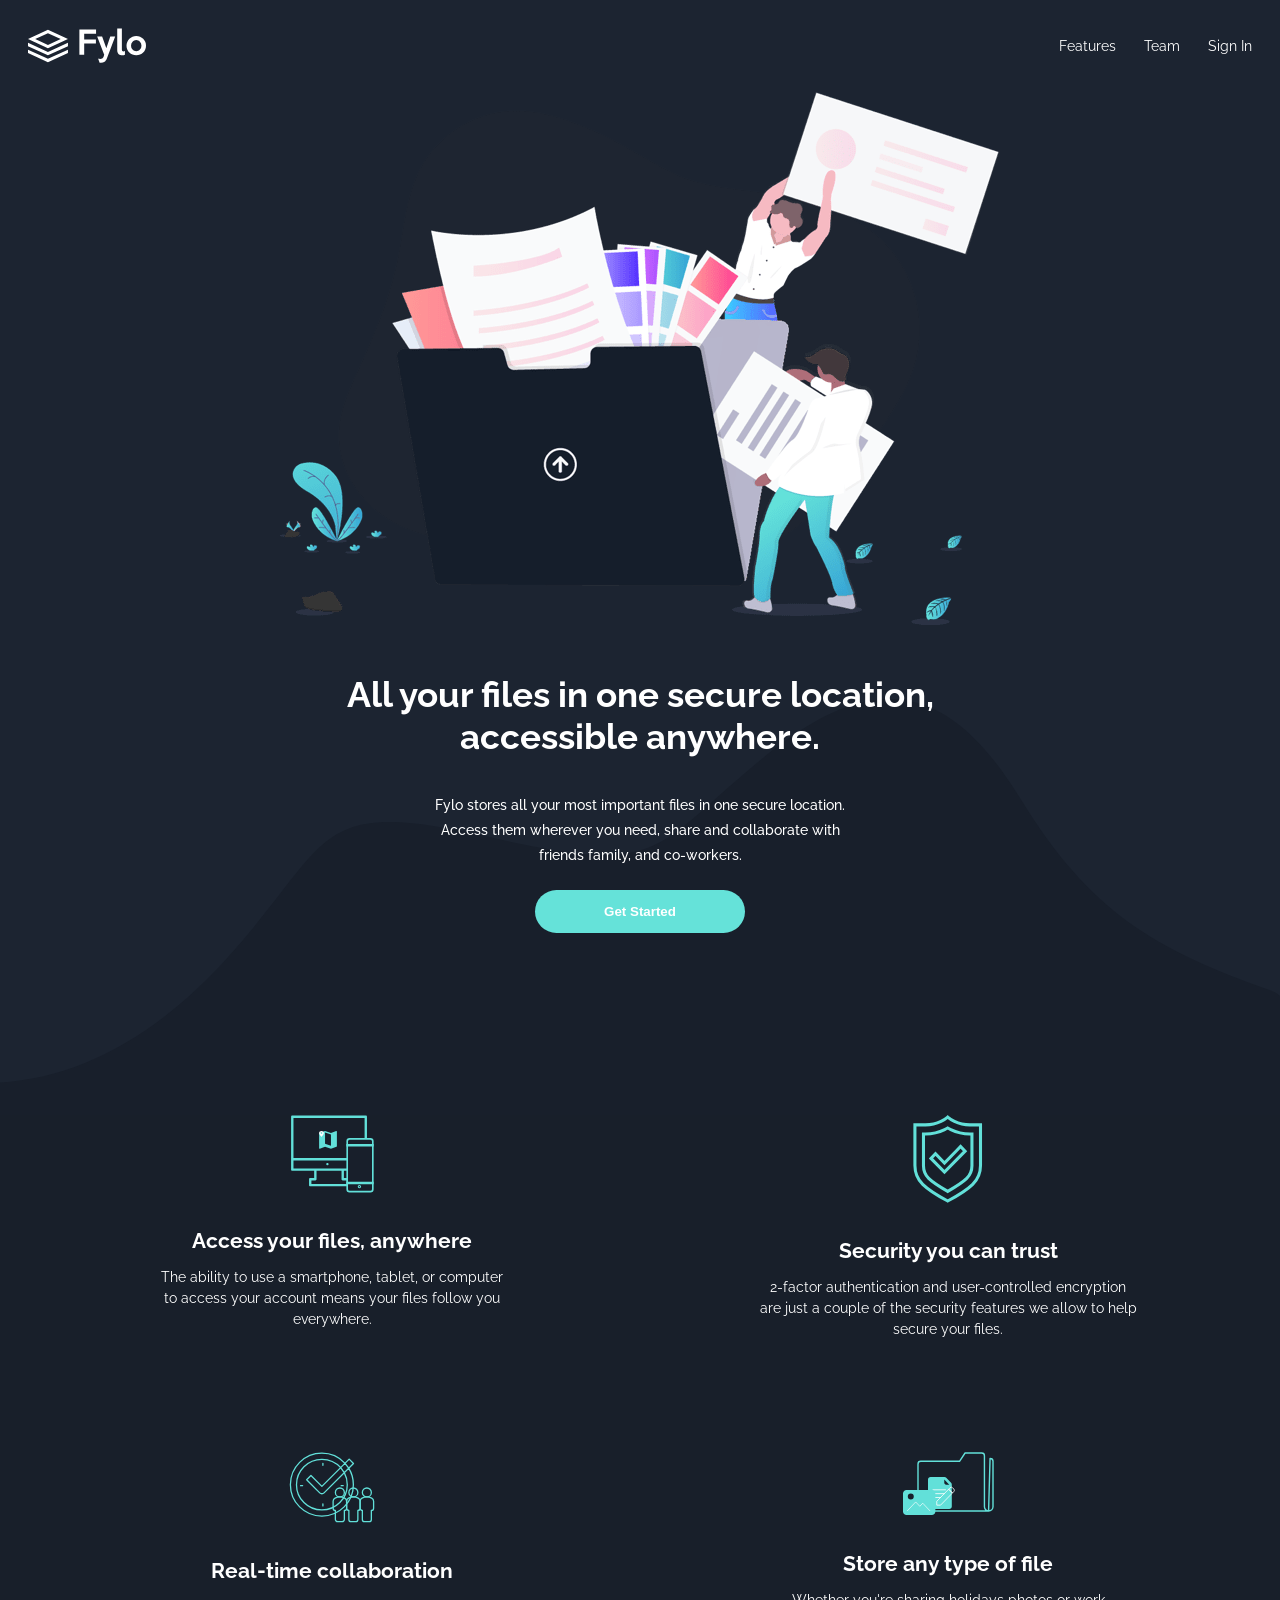
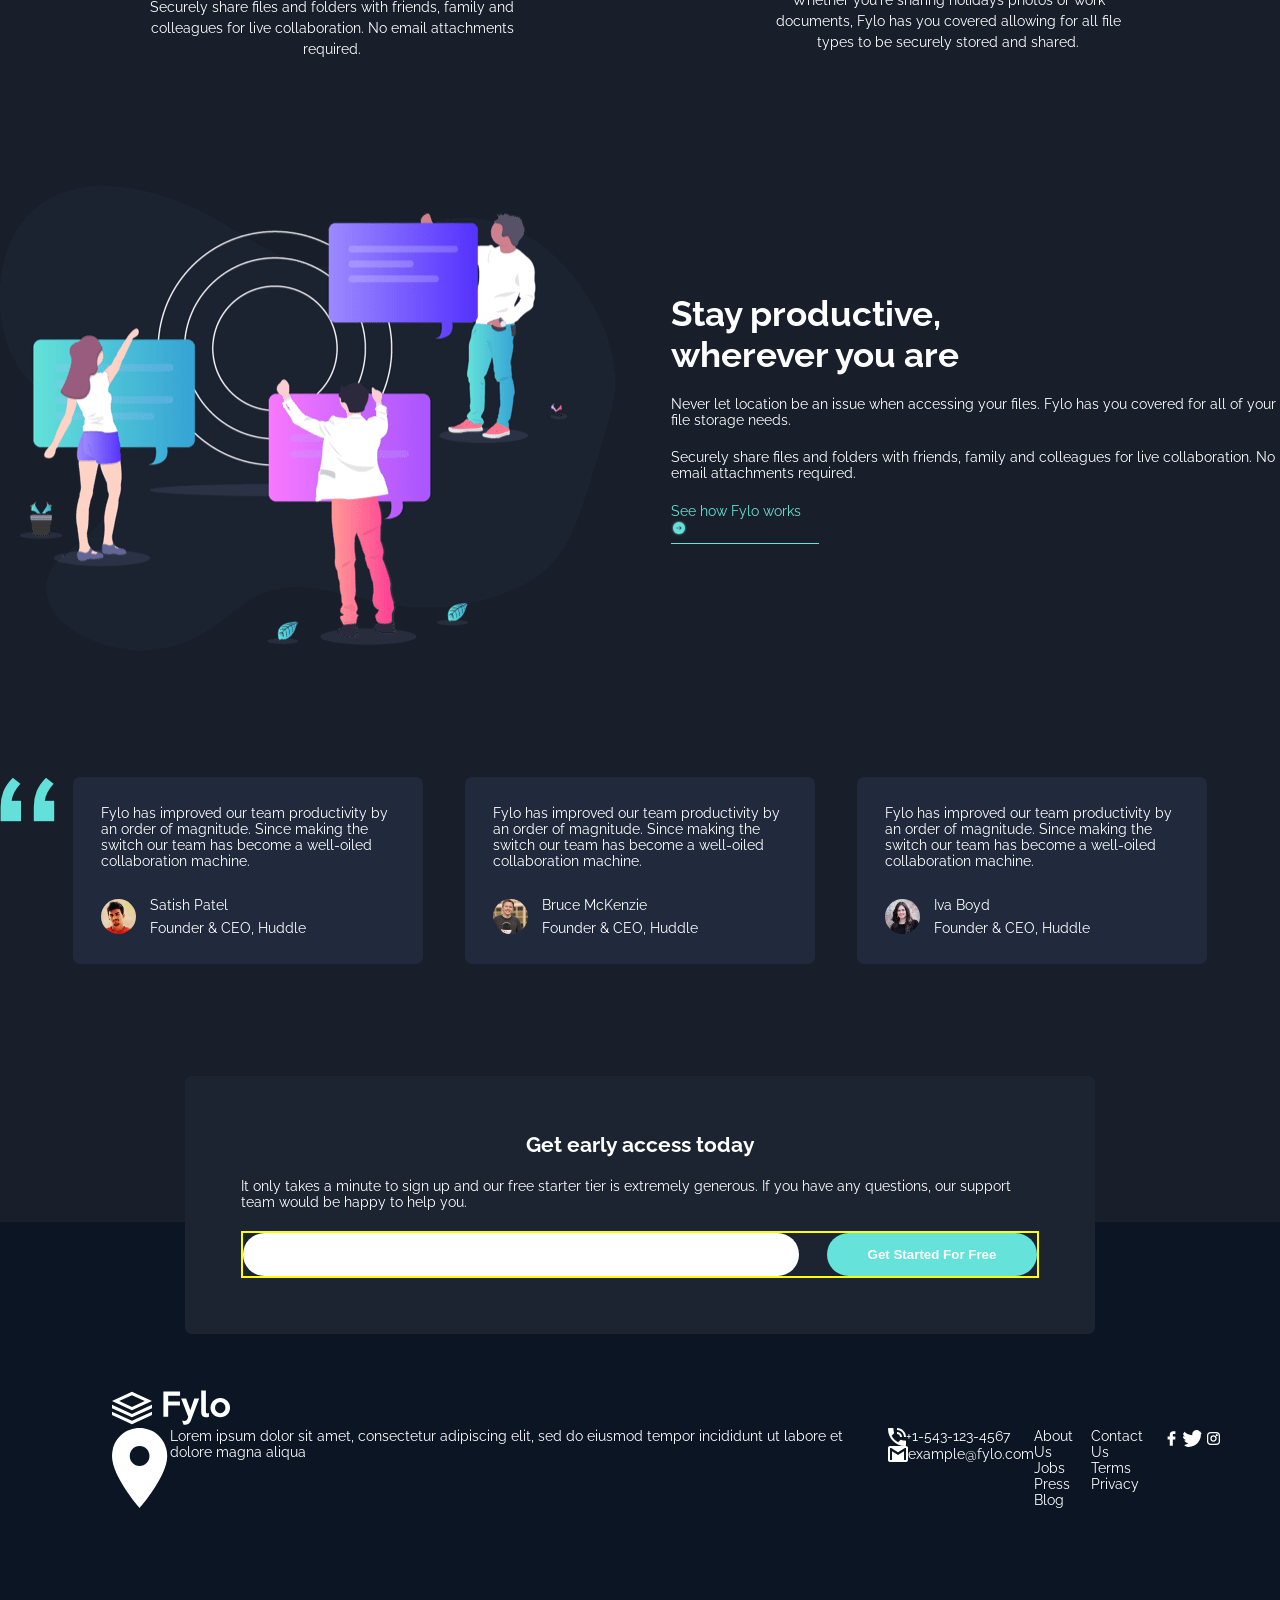
==== fylo-dark-theme-landing-page-master/index.html @ 086f77e4 "Fylo dark theme landing page - init" ====
<!DOCTYPE html>
<html lang="en">
<head>
  <meta charset="UTF-8">
  <meta name="viewport" content="width=device-width, initial-scale=1.0"> <!-- displays site properly based on user's device -->

  <link rel="icon" type="image/png" sizes="32x32" href="./images/favicon-32x32.png">
  
  <title>Frontend Mentor | Fylo landing page with dark theme and features grid</title>
  <link rel="stylesheet" href="css/styles.css">

</head>
<body>
    <main class="container">
        <nav class="nav">
            <img src="./images/logo.svg" class="nav__logo">
            <ul class="nav__navbar">
                <li>Features</li>
                <li>Team</li>
                <li>Sign In</li>
            </ul>
        </nav>

        <section class="intro">
            <img src="./images/illustration-intro.png" class="intro__image">
        </section>

        <section class="started">
            <h1>All your files in one secure location, accessible anywhere.</h1>
          <p>Fylo stores all your most important files in one secure location. Access them wherever you need, share and collaborate with friends family, and co-workers.</p>

  <button class="started__btn">Get Started</button>
        </section>

        <section class="features">
            <div class="features__container">
              <div class="features__container__access">
                  <img src="./images/icon-access-anywhere.svg" class="features__access__image">
                  <h2>Access your files, anywhere</h2>
                  <p>The ability to use a smartphone, tablet, or computer to access your account means your files follow you everywhere.</p>
              </div>

              <div class="features__container__security">
                  <img src="./images/icon-security.svg" class="features__security__image">
                  <h2>Security you can trust</h2>

                  <p>2-factor authentication and user-controlled encryption are just a couple of the security features we allow to help secure your files.</p>
              </div>

              <div class="features__container__collaboration">
                  <img src="./images/icon-collaboration.svg" class="features__collaboration__image">
                  <h2>Real-time collaboration</h2>

                  <p>Securely share files and folders with friends, family and colleagues for live collaboration. No email attachments required.</p>
              </div>

              <div class="features__container__store">
                  <img src="./images/icon-any-file.svg" class="features__store__image">
                  <h2>Store any type of file</h2>
                  <p>Whether you're sharing holidays photos or work documents, Fylo has you covered allowing for all file types to be securely stored and shared.</p>
              </div>
            </div>

        </section>

        <section class="productive">
            <img src="./images/illustration-stay-productive.png" alt="">
            <div class="productive__especification">
                  <h1>Stay productive, wherever you are</h1>

                  <p>Never let location be an issue when accessing your files. Fylo has you covered for all of your file storage needs.</p>

                  <p>Securely share files and folders with friends, family and colleagues for live collaboration. No email attachments required.</p>

                  <a href="#">
                      <span>See how Fylo works</span>
                      <img src="./images/icon-arrow.svg">
                  </a>

            </div>
        </section>

        <section class="comments">
            <div class="comments__card">
                  <p>Fylo has improved our team productivity by an order of magnitude. Since making the switch our team has become a well-oiled collaboration machine.</p>

                  <div class="comments__card__footer">
                      <img src="./images/profile-1.jpg">
                      <div class="comments__card__footer__info">
                          <span>Satish Patel</span>
                          <span>Founder & CEO, Huddle</span>
                      </div>
                  </div>
            </div>

            <div class="comments__card">
                  <p>Fylo has improved our team productivity by an order of magnitude. Since making the switch our team has become a well-oiled collaboration machine.</p>

                  <div class="comments__card__footer">
                      <img src="./images/profile-2.jpg">
                      <div class="comments__card__footer__info">
                          <span>Bruce McKenzie</span>
                          <span>Founder & CEO, Huddle</span>
                      </div>
                  </div>
            </div>

            <div class="comments__card">
                  <p>Fylo has improved our team productivity by an order of magnitude. Since making the switch our team has become a well-oiled collaboration machine.</p>

                  <div class="comments__card__footer">
                      <img src="./images/profile-3.jpg">
                      <div class="comments__card__footer__info">
                          <span>Iva Boyd</span>
                          <span>Founder & CEO, Huddle</span>
                      </div>
                  </div>
            </div>
        </section>

        <section class="submit">
            <div class="submit__card">
                <h1>Get early access today</h1>
                <p>It only takes a minute to sign up and our free starter tier is extremely generous. If you have any questions, our support team would be happy to help you.</p>
                <div class="submit__send">
                    <input type="text">
                    <button class="started__btn submit__send-width">Get Started For Free</button>
                </div>
            </div>
        </section>

        <footer class="footer">
            <img src="./images/logo.svg" class="nav__logo">
            <div class="footer__info">
                <div class="footer__info__location">
                    <img src="./images/icon-location.svg">
                    <p>Lorem ipsum dolor sit amet, consectetur adipiscing elit, sed do eiusmod tempor incididunt ut labore et dolore magna aliqua</p>
                </div>

                <div class="footer__info__contact">
                    <div class="footer__info__contact__phone">
                        <img src="./images/icon-phone.svg">
                        <span>+1-543-123-4567</span>
                    </div>
                    <div class="footer__info__contact__email">
                        <img src="./images/icon-email.svg">
                        <span>example@fylo.com</span>
                    </div>
                </div>

                <div class="footer__info__company">
                    <span>About Us</span>
                    <span>Jobs</span>
                    <span>Press</span>
                    <span>Blog</span>
                </div>

                <div class="footer__info__legal">
                    <span>Contact Us</span>
                    <span>Terms</span>
                    <span>Privacy</span>
                </div>

                <div class="footer__info__social">
                    <img src="./images/facebook.svg" alt="">
                    <img src="./images/twitter.svg" alt="">
                    <img src="./images/instagram.svg" alt="">
                </div>
            </div>
        </footer>
    </main>

</body>
</html>
---- fylo-dark-theme-landing-page-master/css/styles.css ----
@import url('https://fonts.googleapis.com/css2?family=Raleway:ital,wght@0,100..900;1,100..900&display=swap');

* {
    padding: 0;
    margin: 0;
    box-sizing: border-box;
}

:root {
    --primary-navy-850: hsl(217, 28%, 15%);
    --primary-navy-900: hsl(218, 28%, 13%);
    --primary-navy-950: hsl(216, 53%, 9%);
    --primary-navy-800: hsl(219, 30%, 18%);
    --accent-teal-200: hsl(176, 68%, 64%);
    --accent-cyan-500: hsl(198, 60%, 50%);
    --accent-red-500: hsl(0, 100%, 63%);
    --neutral-white: hsl(0, 0%, 100%);
}

html {
    font-size: 14px;
    font-family: "Raleway", sans-serif;
}

html,
.started__btn {
    color: var(--neutral-white);
}

.nav,
.nav__navbar,
.intro,
.started,
.features,
.features__container > div,
.productive,
.productive__especification,
.comments,
.comments__card,
.comments__card__footer,
.comments__card__footer__info,
.submit,
.submit__card,
.submit__send,
.footer__info,
.footer__info__location,
.footer__info__contact,
.footer__info__contact__phone,
.footer__info__contact__email,
.footer__info__company,
.footer__info__legal,
.footer__info__social {
    display: flex;
}

.nav,
.started,
.features__container > div,
.productive,
.comments__card__footer,
.submit__card {
    align-items: center;
}

.nav, .started, .intro, .submit__card {
    background-color: var(--primary-navy-850);
}

.nav {
    justify-content: space-between;
    padding: 2rem;
}

.nav__logo {
    height: 2.5rem;
}

/* .nav__navbar,
.started,
.started__btn,
.features {
    color: var(--neutral-white);
} */

.nav__navbar {
    list-style: none;
    gap: 2rem;
}

.intro,
.features,
.productive,
.comments,
.submit {
    justify-content: center;
}

.started,
.features__container > div,
.productive__especification,
.comments__card,
.comments__card__footer__info,
.submit__card,
.footer__info__contact,
.footer__info__company,
.footer__info__legal {
    flex-direction: column;
}


.started {
    background-image: url(../images/bg-curvy-desktop.svg);
    background-repeat: no-repeat;
    background-position: bottom;
    background-size: 100% 85%;
    height: 35rem;
    padding-top: 3.5rem;
}

:is(.started, .productive__especification) h1 {
    font-size: 2.5rem;    
}

.started h1 {
    width: 55rem;
    line-height: 3rem;
}

.started p {
    margin-top: 2.5rem;
    margin-bottom: 1.5rem;
    line-height: 1.8rem;
    width: 30rem;
    font-weight: 500;
}

.started :is(h1, p),
.features__container > div {
    text-align: center;
}

.started__btn {
    width: 15rem;
    background-color: var(--accent-teal-200);
    padding: 1rem;
    border-radius: 2rem;
    border: none;
    font-weight: 600;
}

.features,
.productive,
.comments,
.submit {
    background-color: var(--primary-navy-900);
}

.features__container {
    display: grid;
    grid-template-columns: repeat(2, 1fr);
    gap: 8rem;
    width: 80rem;
    /* border: solid 1px yellow; */
}

.features__container > div {
    gap: 1rem;
}

.features__container > div h2 {
    margin-top: 1.5rem;
}

.features__container > div p {
    line-height: 1.5rem;
}

.features__container > div:is(:first-child, :last-child) p {
    width: 25rem;
}

.features__container > div:is(:nth-child(2), :nth-child(3)) p {
    width: 27rem;
}

.productive {
    gap: 4rem;
    padding: 9rem 0;
}

.productive__especification {
    gap: 1.5rem;
}

.productive__especification h1 {
    width: 25rem;
}

.productive__especification a {
    width: 10.6rem;
    padding-bottom: 0.5rem;
    color: var(--accent-teal-200);
    text-decoration: none;
    border-bottom: solid 1px var(--accent-teal-200);
}

.productive__especification a :is(span, img) {
    vertical-align: middle;
}

.comments {
    gap: 3rem;
    background-image: url(../images/bg-quotes.png);
    background-repeat: no-repeat;
}

.comments__card {
    width: 25rem;
    gap: 2rem;
    background-color: var(--primary-navy-800);
    border-radius: 0.5rem;
    padding: 2rem;
}

.comments__card__footer {
    gap: 1rem;
}

.comments__card__footer img {
    /* width: 2rem; */
    height: 2.5rem;
    border-radius: 100%;
}

.comments__card__footer__info {
    /* border: solid 2px red; */
    gap: 0.5rem;
}

.submit {
    position: relative;
}

.submit__card {
    position: relative;
    bottom: -8rem;
    width: 65rem;
    padding: 4rem;
    border-radius: 0.5rem;
    gap: 1.5rem;
}

.submit__send {
    gap: 2rem;
    border: solid 2px yellow;
    width: 100%;
}

.submit__send input {
    flex: 1;
    border-radius: 2rem;
    border: none;
}

.footer {
    background-color: var(--primary-navy-950);
    padding: 12rem 4rem 10rem 8rem;
}


.footer__info__social img {
    width: 1.5rem;
    height: 1.5rem;
    /* border: solid 1px #ffffff; */
    border-radius: 100%;
}
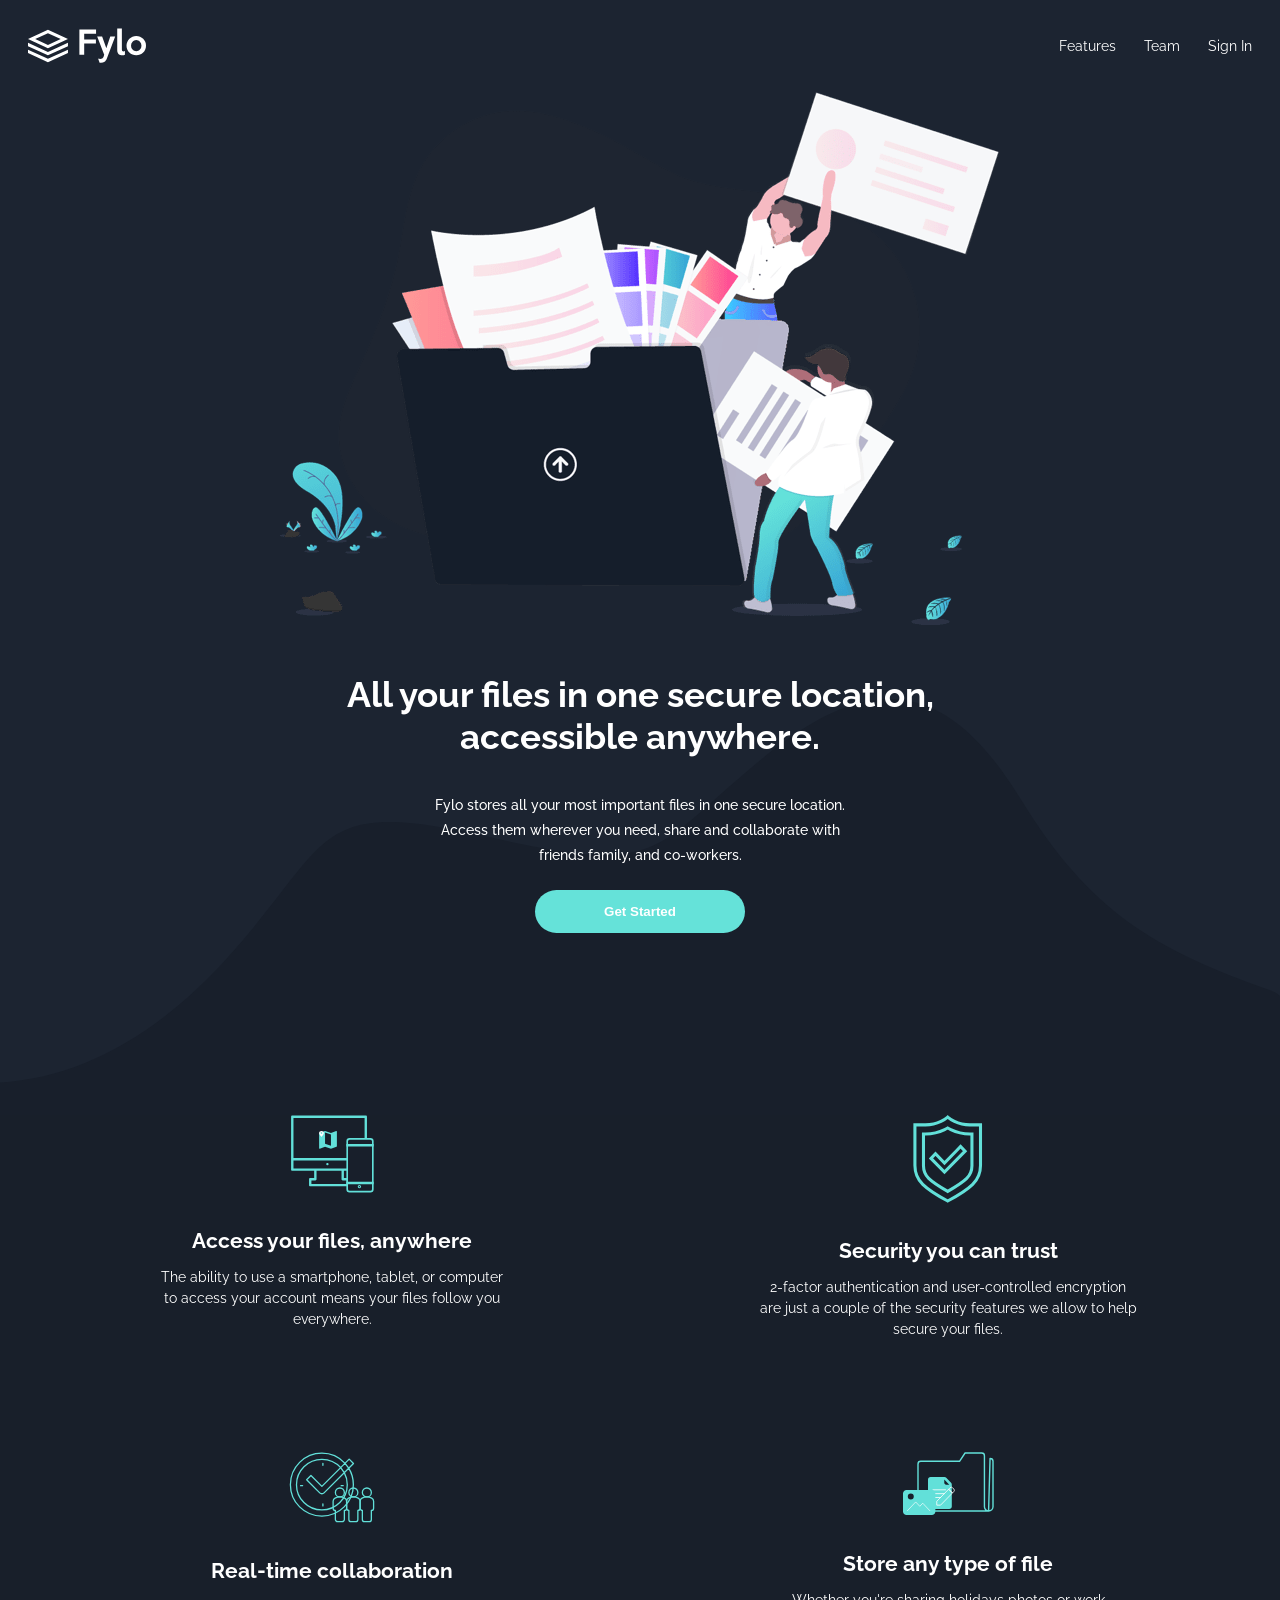
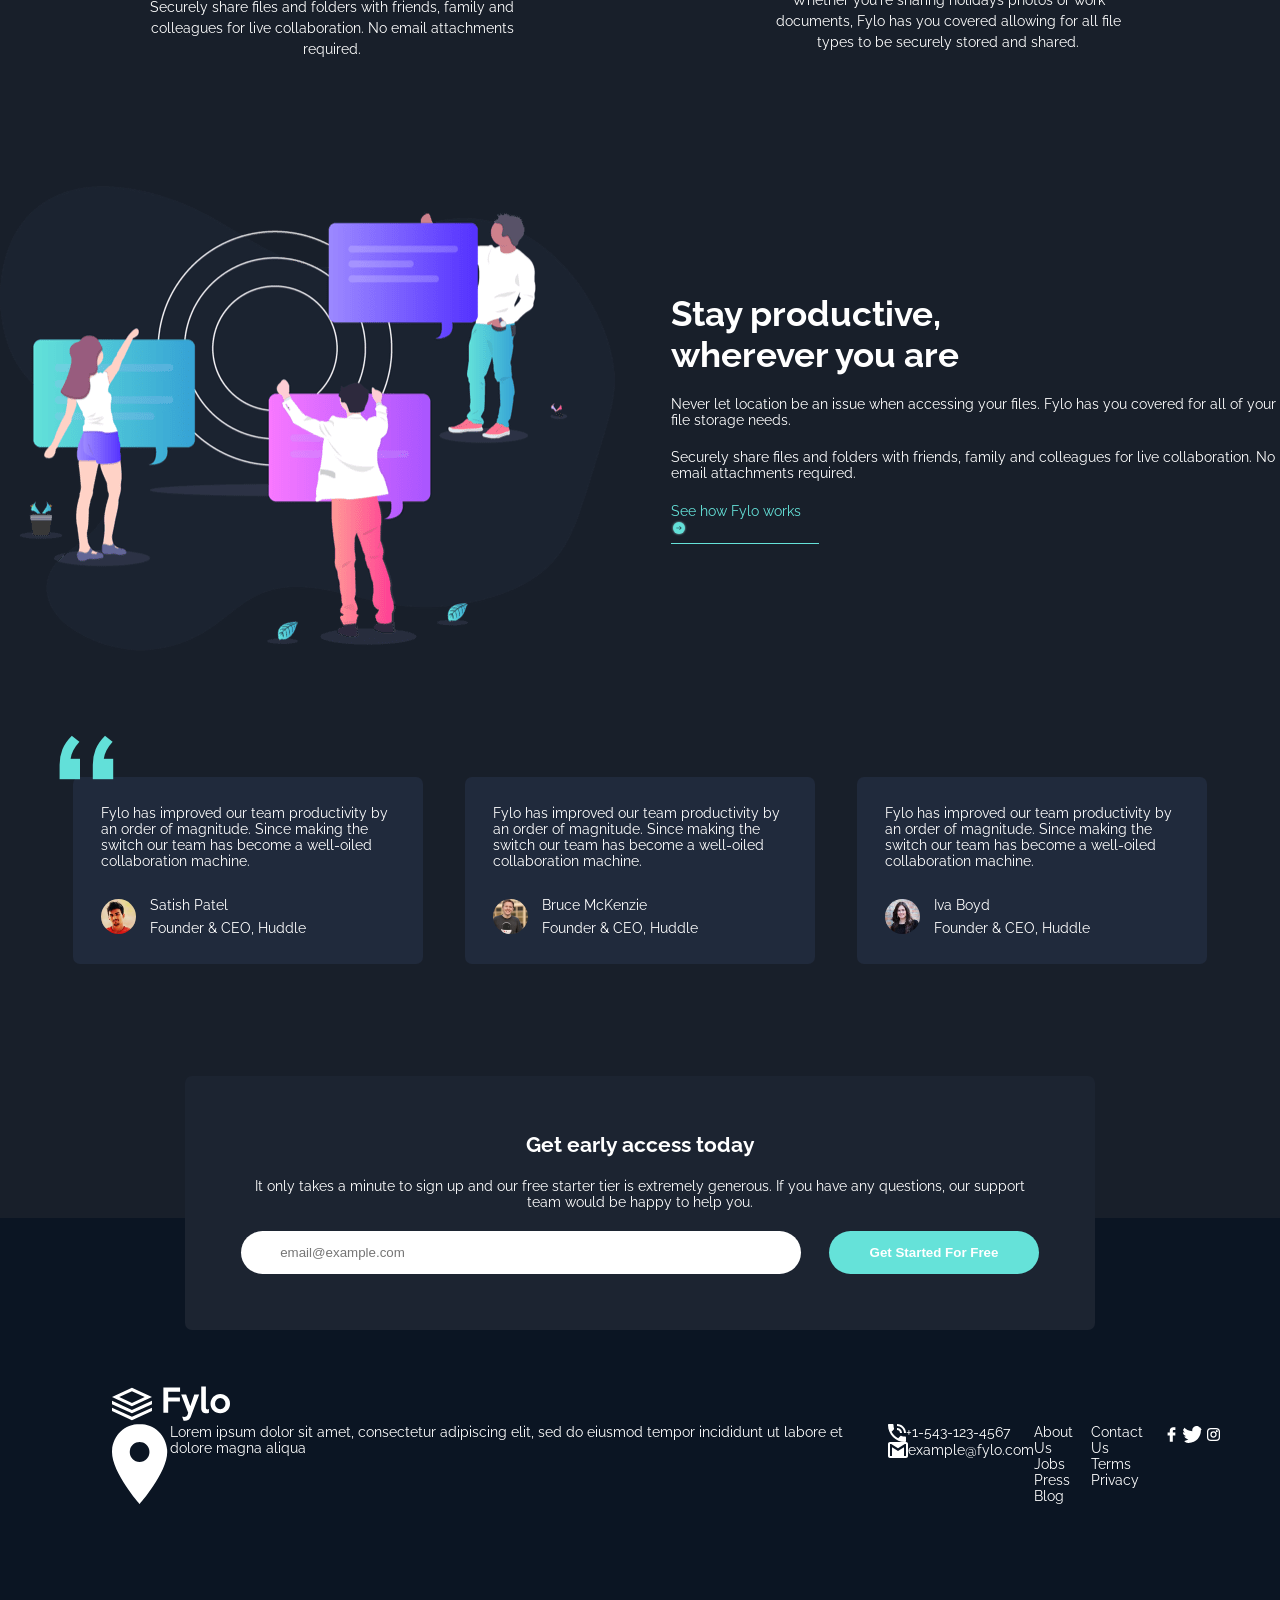
==== commit 8154125d: "Fylo dark theme landing page - Posicionando comilla al primer card y centrando párrafo al formulario" ====
--- a/fylo-dark-theme-landing-page-master/index.html
+++ b/fylo-dark-theme-landing-page-master/index.html
@@ -82,6 +82,7 @@
 
         <section class="comments">
             <div class="comments__card">
+                  <img src="./images/bg-quotes.png" class="comments__quote">
                   <p>Fylo has improved our team productivity by an order of magnitude. Since making the switch our team has become a well-oiled collaboration machine.</p>
 
                   <div class="comments__card__footer">
@@ -123,7 +124,7 @@
                 <h1>Get early access today</h1>
                 <p>It only takes a minute to sign up and our free starter tier is extremely generous. If you have any questions, our support team would be happy to help you.</p>
                 <div class="submit__send">
-                    <input type="text">
+                    <input type="email" placeholder="email@example.com">
                     <button class="started__btn submit__send-width">Get Started For Free</button>
                 </div>
             </div>
--- a/fylo-dark-theme-landing-page-master/css/styles.css
+++ b/fylo-dark-theme-landing-page-master/css/styles.css
@@ -210,8 +210,16 @@
 
 .comments {
     gap: 3rem;
-    background-image: url(../images/bg-quotes.png);
-    background-repeat: no-repeat;
+}
+
+.comments__card:first-child {
+    position: relative;
+}
+
+.comments__quote {
+    position: absolute;
+    top: -3rem;
+    left: -1rem;
 }
 
 .comments__card {
@@ -250,9 +258,12 @@
     gap: 1.5rem;
 }
 
+.submit__card p {
+    text-align: center;
+}
+
 .submit__send {
     gap: 2rem;
-    border: solid 2px yellow;
     width: 100%;
 }
 
@@ -260,6 +271,7 @@
     flex: 1;
     border-radius: 2rem;
     border: none;
+    padding-left: 2.8rem;
 }
 
 .footer {
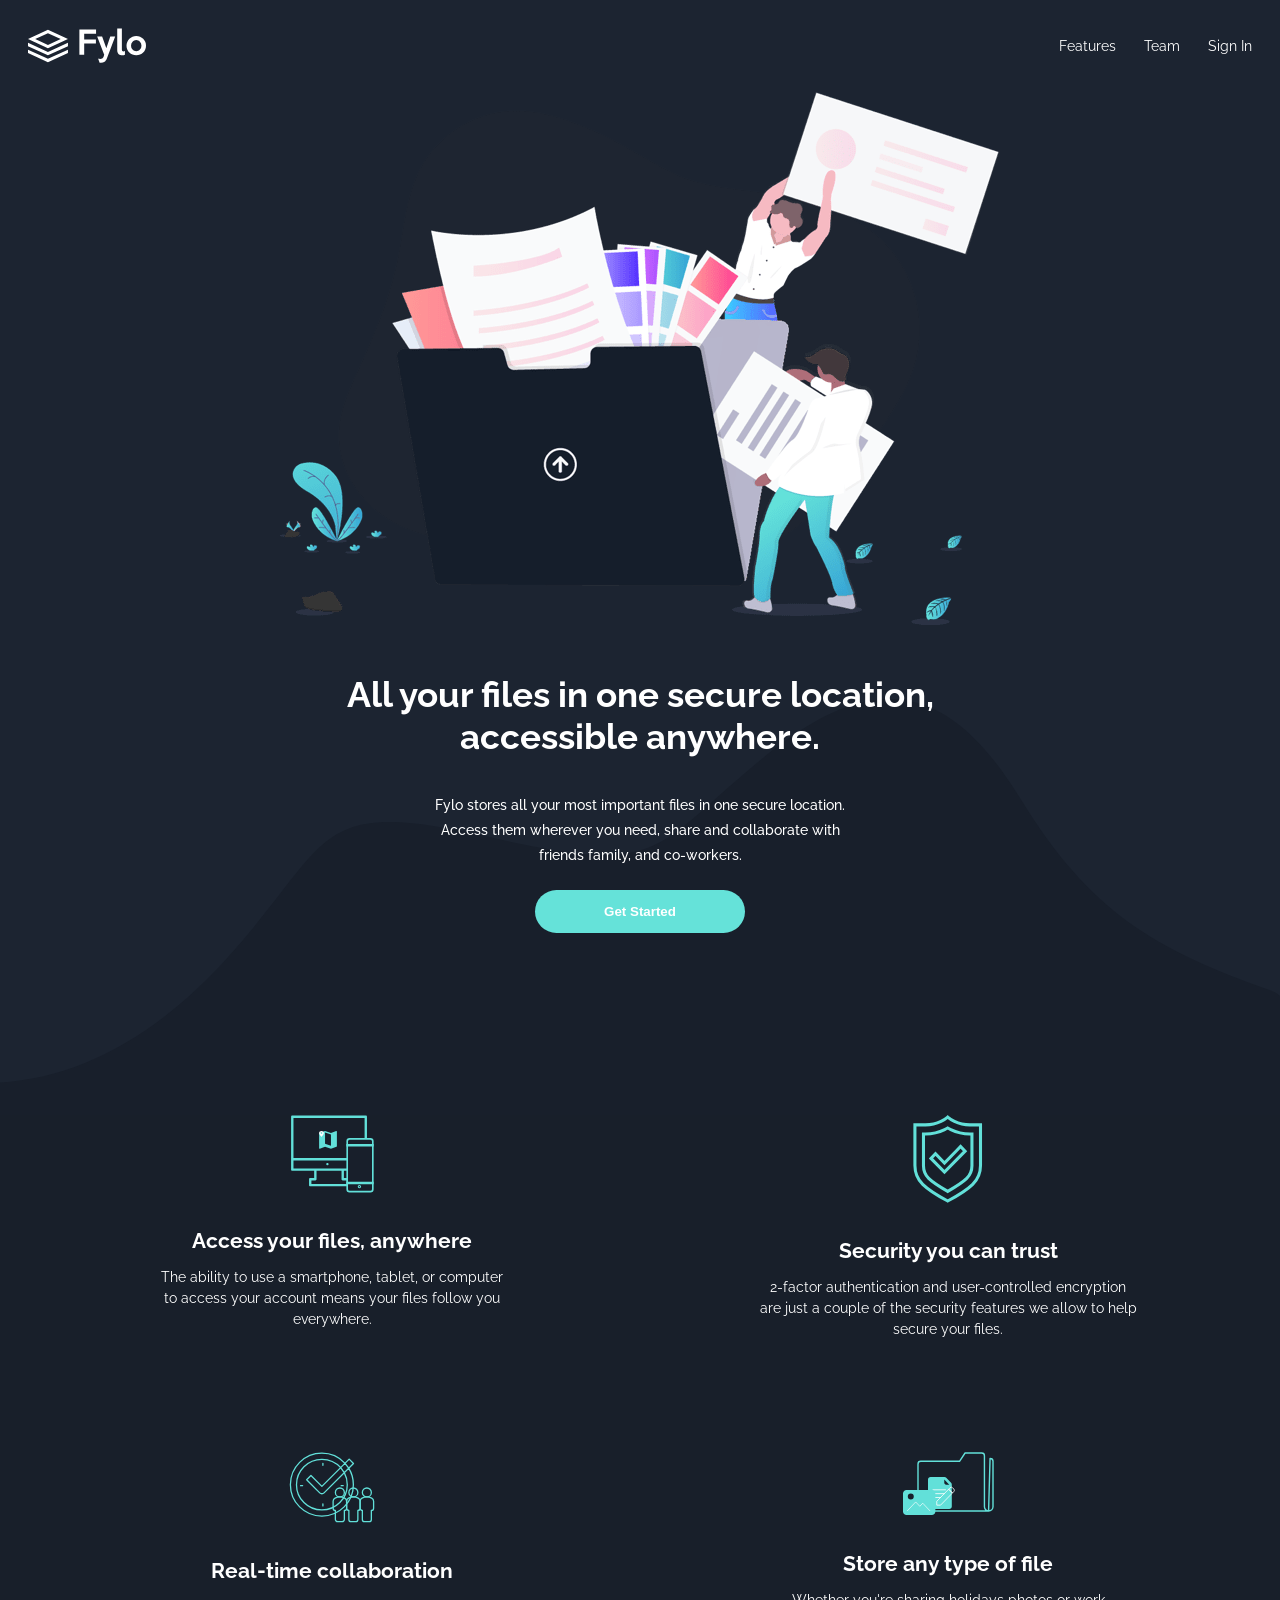
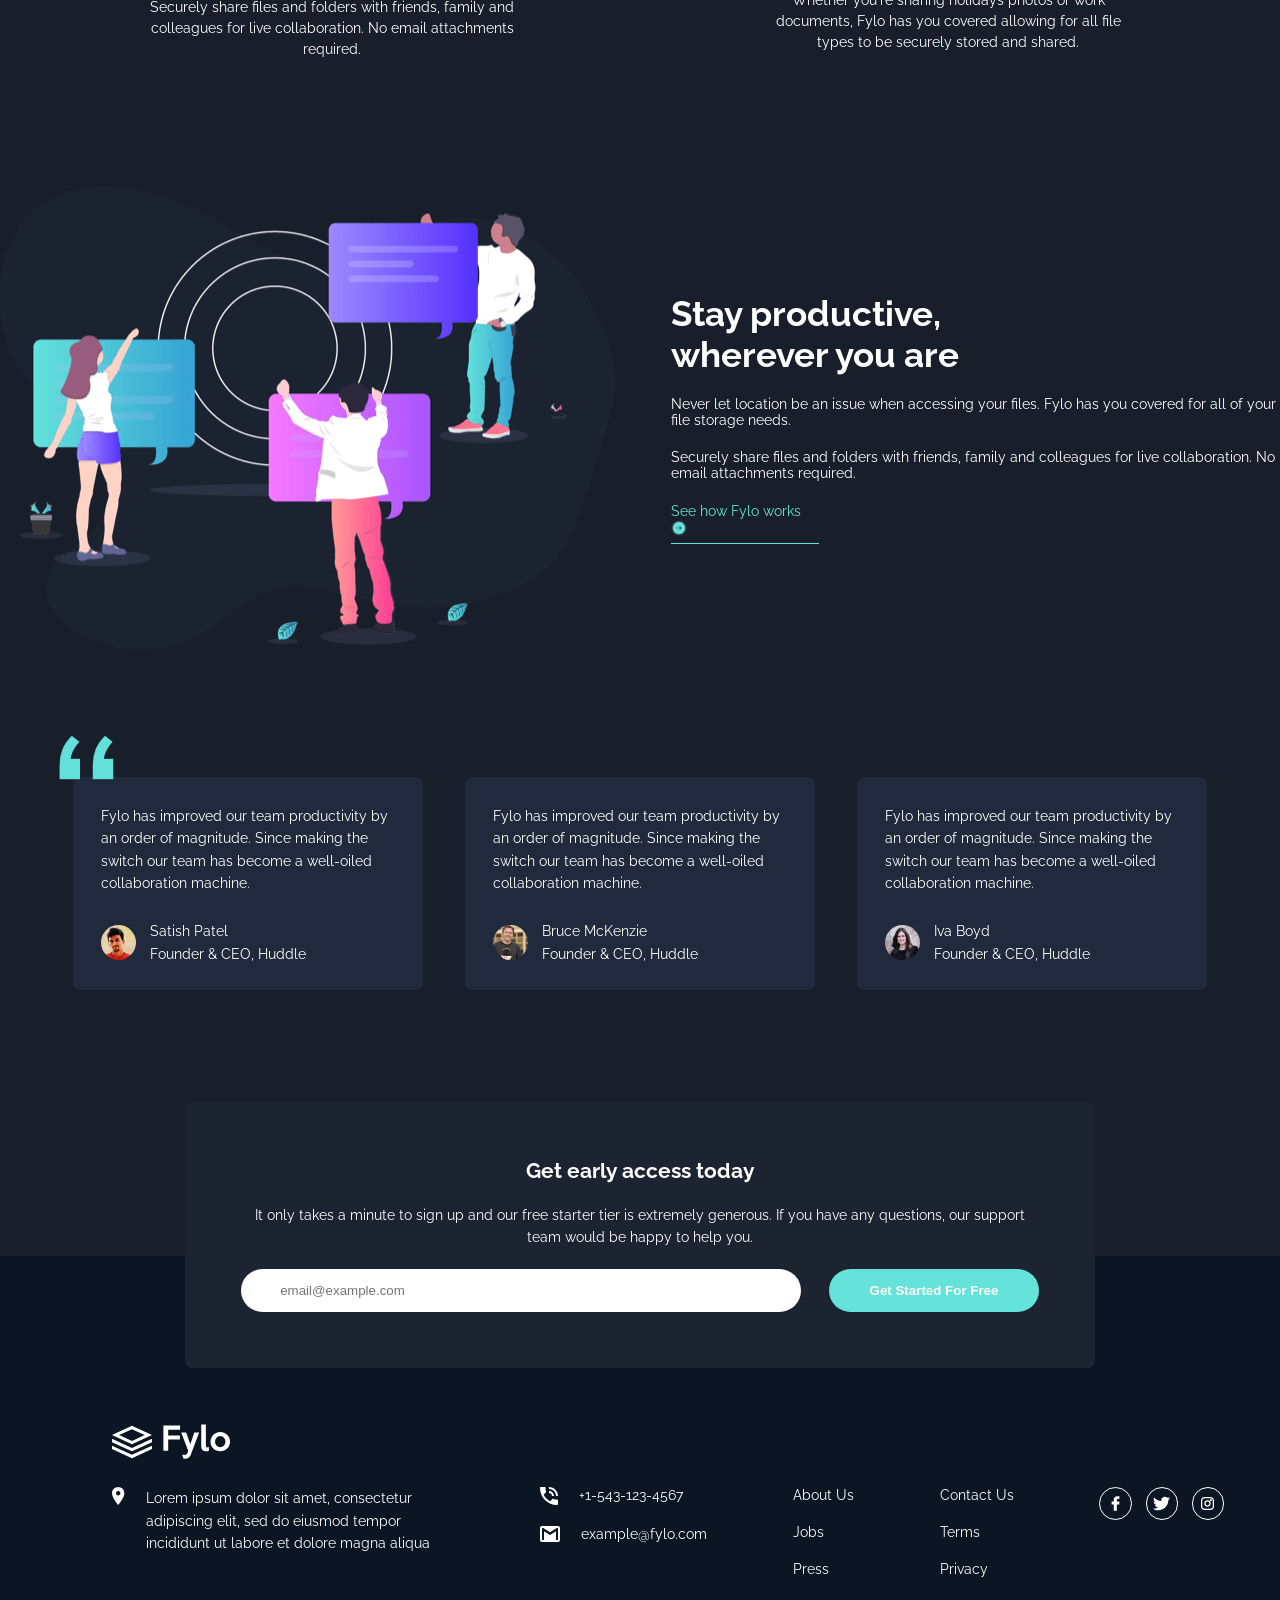
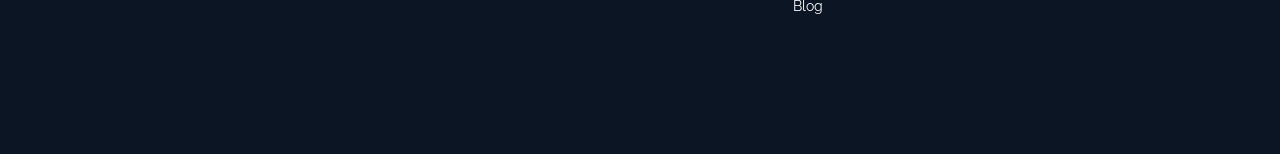
==== commit 3c20d879: "Fylo dark theme landing page - Organización footer" ====
--- a/fylo-dark-theme-landing-page-master/index.html
+++ b/fylo-dark-theme-landing-page-master/index.html
@@ -163,9 +163,17 @@
                 </div>
 
                 <div class="footer__info__social">
-                    <img src="./images/facebook.svg" alt="">
-                    <img src="./images/twitter.svg" alt="">
-                    <img src="./images/instagram.svg" alt="">
+                    <div>
+                        <img src="./images/facebook.svg" alt="">
+                    </div>
+
+                    <div>
+                        <img src="./images/twitter.svg" alt="">
+                    </div>
+
+                    <div>
+                        <img src="./images/instagram.svg" alt="">
+                    </div>
                 </div>
             </div>
         </footer>
--- a/fylo-dark-theme-landing-page-master/css/styles.css
+++ b/fylo-dark-theme-landing-page-master/css/styles.css
@@ -42,6 +42,7 @@
 .submit,
 .submit__card,
 .submit__send,
+.footer,
 .footer__info,
 .footer__info__location,
 .footer__info__contact,
@@ -49,7 +50,8 @@
 .footer__info__contact__email,
 .footer__info__company,
 .footer__info__legal,
-.footer__info__social {
+.footer__info__social,
+.footer__info__social > div {
     display: flex;
 }
 
@@ -58,7 +60,8 @@
 .features__container > div,
 .productive,
 .comments__card__footer,
-.submit__card {
+.submit__card,
+.footer__info__social > div {
     align-items: center;
 }
 
@@ -91,7 +94,8 @@
 .features,
 .productive,
 .comments,
-.submit {
+.submit,
+.footer__info__social > div {
     justify-content: center;
 }
 
@@ -101,6 +105,7 @@
 .comments__card,
 .comments__card__footer__info,
 .submit__card,
+.footer,
 .footer__info__contact,
 .footer__info__company,
 .footer__info__legal {
@@ -230,6 +235,12 @@
     padding: 2rem;
 }
 
+.comments__card > p,
+.submit__card > p,
+.footer__info__location > p {
+    line-height: 1.6rem;
+}
+
 .comments__card__footer {
     gap: 1rem;
 }
@@ -277,15 +288,53 @@
 .footer {
     background-color: var(--primary-navy-950);
     padding: 12rem 4rem 10rem 8rem;
-}
-
-
-.footer__info__social img {
+    gap: 2rem;
+}
+
+.footer .nav__logo {
+    align-self: flex-start;
+}
+
+.footer__info {
+    justify-content: space-between;
+}
+
+.footer__info__location,
+.footer__info__contact,
+.footer__info__contact__phone,
+.footer__info__contact__email,
+.footer__info__company,
+.footer__info__legal {
+    gap: 1.5rem;
+}
+
+.footer__info__location img {
+    align-self: flex-start;
+}
+
+.footer__info__location p {
+    width: 22rem;
+}
+
+
+.footer__info__social {
+    gap: 1rem;
+}
+.footer__info__social > div {
+    align-self: flex-start;
+    width: 2.3rem;
+    height: 2.3rem;
+    border: solid 1px #ffffff;
+    border-radius: 100%;
+    padding: 0.2rem;
+    text-align: center;
+}
+
+.footer__info__social div img {
     width: 1.5rem;
     height: 1.5rem;
-    /* border: solid 1px #ffffff; */
-    border-radius: 100%;
-}
-
-
-
+}
+
+.footer__info__social > div:nth-child(2) img {
+    width: 1.2rem;
+}
